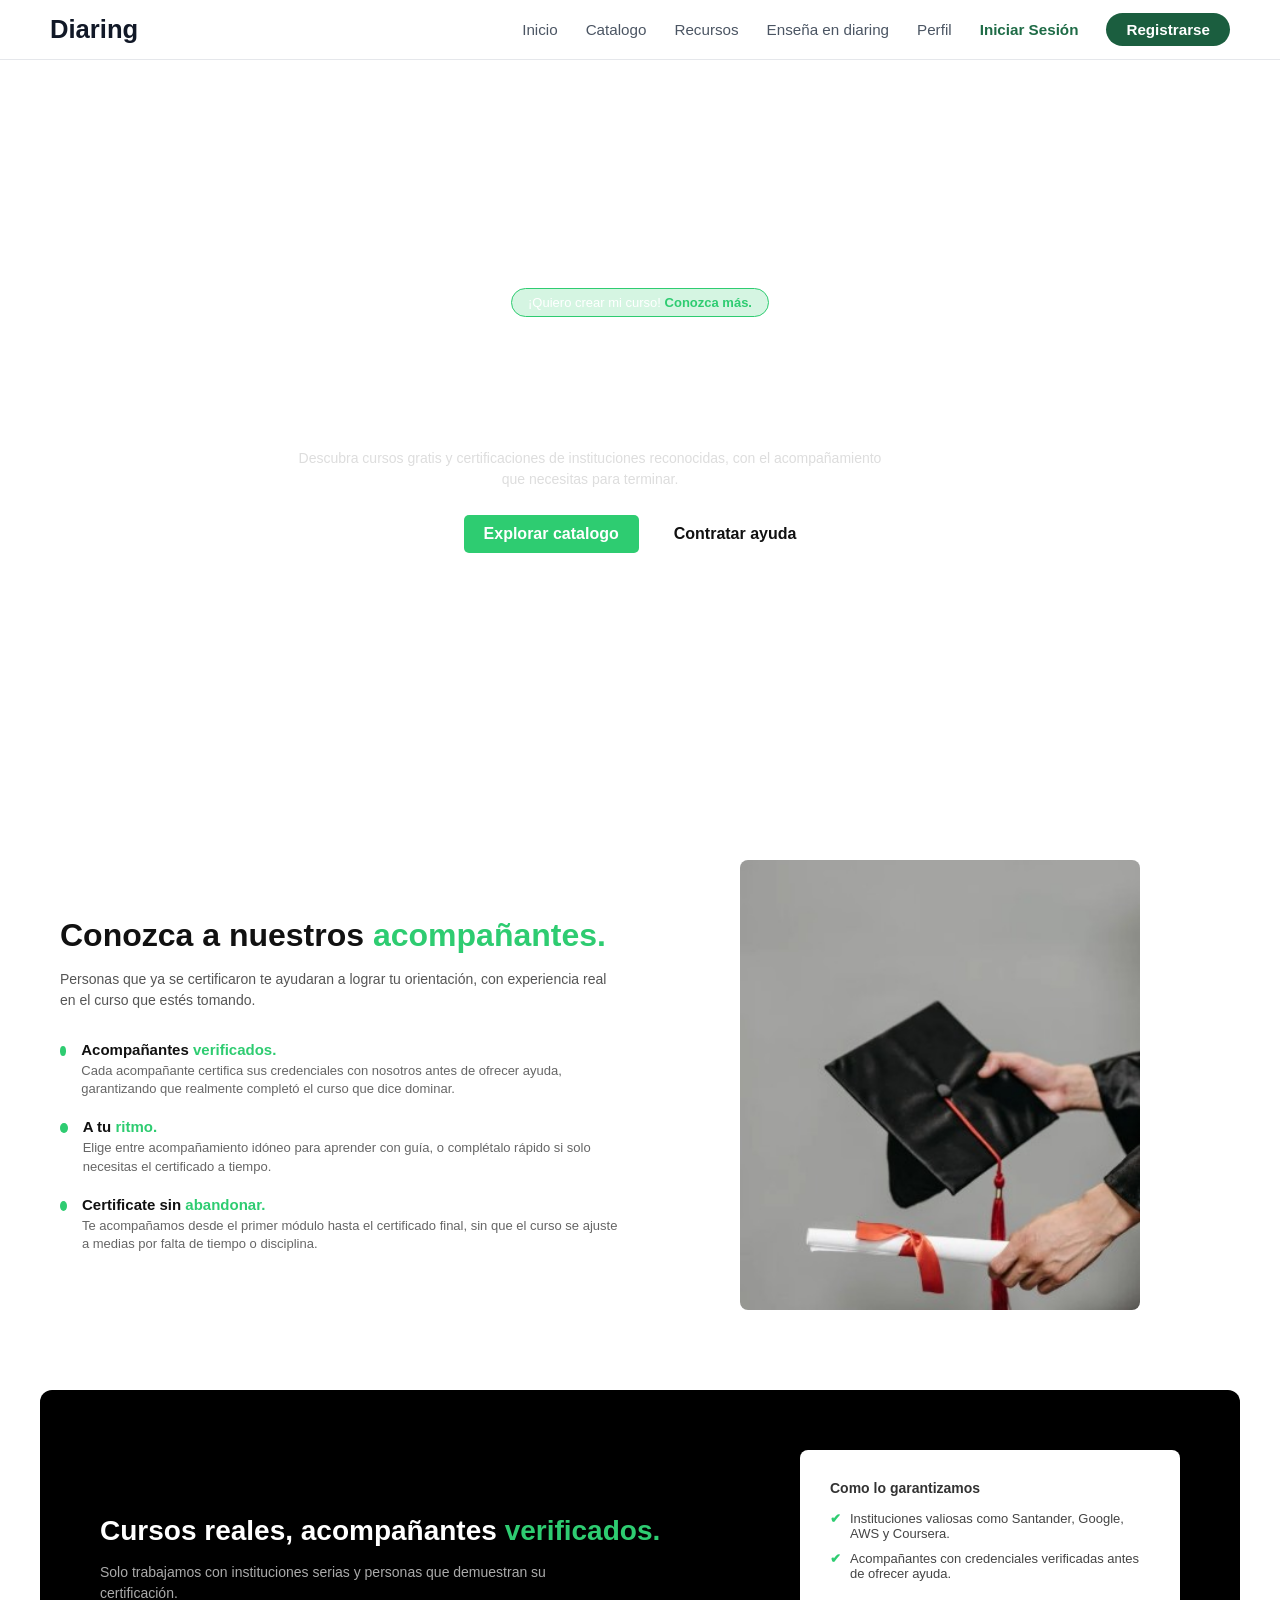
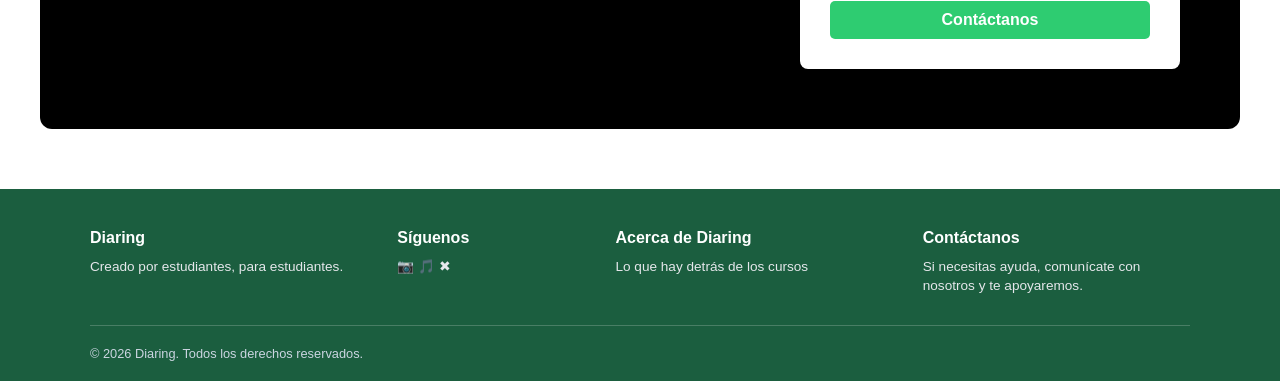
==== index.html @ 475a3174 "Primer commit" ====
<!DOCTYPE html>
<html lang="es">
<head>
    <meta charset="UTF-8">
    <title>Diaring - Inicio</title>
    <link rel="stylesheet" href="CSS/styles.css">
</head>
<body>
    <!-- HEADER COMPARTIDO -->
    <header>
        <div class="logo-area">
            <h1>Diaring</h1>
        </div>
        <nav>
            <ul>
                <li><a href="index.html">Inicio</a></li>
                <li><a href="catalogo.html">Catalogo</a></li>
                <li><a href="recursos.html">Recursos</a></li>
                <li><a href="ensena.html">Enseña en diaring</a></li>
                <li><a href="perfil.html">Perfil</a></li>
                <li><a href="login.html" class="nav-login">Iniciar Sesión</a></li>
                <li><a href="registro.html" class="nav-register">Registrarse</a></li>
            </ul>
        </nav>
    </header>
    <main>
        <!-- Hero Section -->
        <section class="hero-section">
            <video autoplay muted loop>
                <source src="https://media.istockphoto.com/id/2188313392/es/v%C3%ADdeo/trabajador-de-oficina-escribiendo-en-el-teclado-en-un-entorno-de-oficina-moderno.mp4?s=mp4-640x640-is&k=20&c=MAeDvGhHVBrjdfSDqfMiY0KAGilr3R69OnSO17Irgsw=" type="video/mp4">
                Tu navegador no soporta videos HTML5.
            </video>
            <div class="hero-badge">
                ¡Quiero crear mi curso! <span>Conozca más.</span>
            </div>
            <div class="hero-content">
                <h2>Aprende con quienes ya lo hicieron</h2>
                <p>Descubra cursos gratis y certificaciones de instituciones reconocidas, con el acompañamiento que necesitas para terminar.</p>
                <div class="hero-buttons">
                    <a href="catalogo.html" class="btn-primary">Explorar catalogo</a>
                    <a href="#" class="btn-secondary">Contratar ayuda</a>
                </div>
            </div>
        </section>
        <section class="companions-section">
            <div class="companions-text">
                <h2>Conozca a nuestros <span>acompañantes.</span></h2>
                <p>Personas que ya se certificaron te ayudaran a lograr tu orientación, con experiencia real en el curso que estés tomando.</p>
                
                <div class="feature-list">
                    <div class="feature-item">
                        <div class="feature-dot"></div>
                        <div>
                            <h4>Acompañantes <span>verificados.</span></h4>
                            <p>Cada acompañante certifica sus credenciales con nosotros antes de ofrecer ayuda, garantizando que realmente completó el curso que dice dominar.</p>
                        </div>
                    </div>
                    <div class="feature-item">
                        <div class="feature-dot"></div>
                        <div>
                            <h4>A tu <span>ritmo.</span></h4>
                            <p>Elige entre acompañamiento idóneo para aprender con guía, o complétalo rápido si solo necesitas el certificado a tiempo.</p>
                        </div>
                    </div>
                    <div class="feature-item">
                        <div class="feature-dot"></div>
                        <div>
                            <h4>Certificate sin <span>abandonar.</span></h4>
                            <p>Te acompañamos desde el primer módulo hasta el certificado final, sin que el curso se ajuste a medias por falta de tiempo o disciplina.</p>
                        </div>
                    </div>
                </div>
            </div>

            <div class="companions-image">
                <img src="IMG/index2.jpg" alt="Graduación y título">
            </div>
        </section>
        <section class="guarantee-section">
            <div class="guarantee-info">
                <h2>Cursos reales, acompañantes <span>verificados.</span></h2>
                <p>Solo trabajamos con instituciones serias y personas que demuestran su certificación.</p>
            </div>
            <div class="guarantee-card">
                <h4>Como lo garantizamos</h4>
                <ul class="guarantee-checks">
                    <li>Instituciones valiosas como Santander, Google, AWS y Coursera.</li>
                    <li>Acompañantes con credenciales verificadas antes de ofrecer ayuda.</li>
                </ul>
                <a href="#" class="btn-primary" style="width: 100%; text-align: center;">Contáctanos</a>
            </div>
        </section>
    </main>
    <footer>
        <div class="footer-container">
            <div class="footer-col">
                <h3>Diaring</h3>
                <p>Creado por estudiantes, para estudiantes.</p>
            </div>
            <div class="footer-col">
                <h4>Síguenos</h4>
                <p>📷 🎵 ✖</p>
            </div>
            <div class="footer-col">
                <h4>Acerca de Diaring</h4>
                <p>Lo que hay detrás de los cursos</p>
            </div>
            <div class="footer-col">
                <h4>Contáctanos</h4>
                <p>Si necesitas ayuda, comunícate con nosotros y te apoyaremos.</p>
            </div>
        </div>
        <div class="footer-bottom">
            <span>© 2026 Diaring. Todos los derechos reservados.</span>
        </div>
    </footer>
</body>
</html>
---- CSS/styles.css ----
* {
    margin: 0;
    padding: 0;
    box-sizing: border-box;
    font-family: Arial, sans-serif;
}

body {
    background-color: #ffffff;
    color: #111;
    display: flex;
    flex-direction: column;
    min-height: 100vh;
}
a {
    text-decoration: none;
    color: inherit;
}

ul {
    list-style: none;
}

header {
    background-color: #ffffff;
    border-bottom: 1px solid #e5e7eb;
    display: flex;
    justify-content: space-between;
    align-items: center;
    padding: 15px 50px;
    position: sticky;
    top: 0;
    z-index: 1000;
}

.logo-area h1 {
    font-size: 1.6rem;
    font-weight: 800;
    color: #111827;
}

nav ul {
    display: flex;
    align-items: center;
    gap: 28px;
}

nav ul li a {
    font-size: 0.95rem;
    color: #4b5563;
    font-weight: 500;
    transition: color 0.2s;
}

nav ul li a:hover,
nav ul li a.active {
    color: #1e6b46;
    font-weight: 600;
}

.nav-login {
    color: #1e6b46 !important;
    font-weight: 600;
}

.nav-register {
    background-color: #1b5e3f;
    color: #ffffff !important;
    padding: 8px 20px;
    border-radius: 20px;
    font-weight: 600;
    transition: background 0.2s;
}

.nav-register:hover {
    background-color: #14472f;
}


/* --- Botones Genéricos --- */
.btn-primary {
    background-color: #2ecc71;
    color: #fff;
    border: none;
    padding: 10px 20px;
    border-radius: 5px;
    cursor: pointer;
    font-weight: bold;
    text-decoration: none;
    display: inline-block;
}

.btn-primary:hover {
    background-color: #27ae60;
}

.btn-secondary {
    background-color: #fff;
    color: #111;
    border: none;
    padding: 10px 20px;
    border-radius: 5px;
    cursor: pointer;
    font-weight: bold;
    text-decoration: none;
    display: inline-block;
}

.btn-secondary:hover {
    background-color: #f0f0f0;
}

/* ==========================================
   1. VISTA: INDEX (Inicio)
   ========================================== */
.hero-section {
    position: relative;
    height: 80vh;
    display: flex;
    flex-direction: column;
    align-items: center;
    justify-content: center;
    color: #fff;
    text-align: center;
    overflow: hidden;
    padding: 20px;
}

.hero-section video {
    position: absolute;
    top: 0;
    left: 0;
    width: 100%;
    height: 100%;
    object-fit: cover;
    z-index: -1;
    filter: brightness(0.4);
}

.hero-badge {
    background-color: rgba(46, 204, 113, 0.2);
    border: 1px solid #2ecc71;
    padding: 6px 16px;
    border-radius: 20px;
    font-size: 13px;
    color: #fff;
    margin-bottom: 20px;
}

.hero-badge span {
    color: #2ecc71;
    font-weight: bold;
}

.hero-content h2 {
    font-size: 42px;
    font-weight: bold;
    margin-bottom: 15px;
    max-width: 700px;
}

.hero-content p {
    font-size: 14px;
    color: #ddd;
    max-width: 600px;
    margin-bottom: 25px;
    line-height: 1.5;
}

.hero-buttons {
    display: flex;
    gap: 15px;
    justify-content: center;
}

.companions-section {
    display: flex;
    justify-content: space-between;
    align-items: center;
    padding: 80px 60px;
    background-color: #fff;
    gap: 40px;
}

.companions-text {
    flex: 1;
}

.companions-text h2 {
    font-size: 32px;
    margin-bottom: 15px;
    color: #111;
}

.companions-text h2 span {
    color: #2ecc71;
}

.companions-text > p {
    font-size: 14px;
    color: #555;
    margin-bottom: 30px;
    line-height: 1.5;
}

.feature-list {
    display: flex;
    flex-direction: column;
    gap: 20px;
}

.feature-item {
    display: flex;
    align-items: flex-start;
    gap: 15px;
}

.feature-dot {
    width: 10px;
    height: 10px;
    background-color: #2ecc71;
    border-radius: 50%;
    margin-top: 5px;
}

.feature-item h4 {
    font-size: 15px;
    margin-bottom: 4px;
    color: #111;
}

.feature-item h4 span {
    color: #2ecc71;
}

.feature-item p {
    font-size: 13px;
    color: #666;
    line-height: 1.4;
}

.companions-image {
    flex: 1;
    display: flex;
    justify-content: center;
}

.companions-image img {
    width: 100%;
    max-width: 400px;
    height: 450px;
    object-fit: cover;
    border-radius: 8px;
}

.guarantee-section {
    background-color: #000;
    color: #fff;
    padding: 60px;
    display: flex;
    justify-content: space-between;
    align-items: center;
    margin: 0 40px 60px 40px;
    border-radius: 12px;
}

.guarantee-info h2 {
    font-size: 28px;
    margin-bottom: 15px;
}

.guarantee-info h2 span {
    color: #2ecc71;
}

.guarantee-info p {
    font-size: 14px;
    color: #aaa;
    max-width: 500px;
    line-height: 1.5;
}

.guarantee-card {
    background-color: #fff;
    color: #111;
    padding: 30px;
    border-radius: 8px;
    width: 380px;
}

.guarantee-card h4 {
    font-size: 14px;
    margin-bottom: 15px;
    color: #333;
}

.guarantee-checks {
    display: flex;
    flex-direction: column;
    gap: 10px;
    font-size: 13px;
    color: #444;
    margin-bottom: 20px;
}

.guarantee-checks li {
    list-style: none;
    position: relative;
    padding-left: 20px;
}

.guarantee-checks li::before {
    content: "✔";
    position: absolute;
    left: 0;
    color: #2ecc71;
    font-weight: bold;
}

/* ==========================================
   2. VISTA: CATÁLOGO
   ========================================== */
.main-container {
    display: flex;
    flex: 1;
}

.sidebar {
    width: 280px;
    background: #000;
    color: #fff;
    padding: 30px 20px;
}

.sidebar-menu {
    list-style: none;
    margin-bottom: 30px;
    display: flex;
    flex-direction: column;
    gap: 12px;
}

.sidebar-menu li a {
    color: #aaa;
    text-decoration: none;
    font-size: 14px;
    display: block;
}

.sidebar-menu li a.active {
    color: #fff;
    font-weight: bold;
    border-left: 3px solid #2ecc71;
    padding-left: 10px;
}

.sidebar h3 {
    margin-bottom: 15px;
    font-size: 16px;
    color: #fff;
}

.sidebar-categories {
    list-style: none;
    display: flex;
    flex-direction: column;
    gap: 10px;
}

.sidebar-categories li a {
    color: #ccc;
    text-decoration: none;
    font-size: 14px;
}

.sidebar-categories li a:hover {
    color: #2ecc71;
}

.catalog-content {
    flex: 1;
    padding: 30px;
    background-color: #fff;
}

.breadcrumb {
    font-size: 13px;
    color: #666;
    margin-bottom: 15px;
}

.catalog-title {
    font-size: 26px;
    font-weight: bold;
    margin-bottom: 5px;
}

.catalog-title span {
    color: #2ecc71;
}

.results-count {
    font-size: 13px;
    color: #666;
    margin-bottom: 25px;
}

/* Tarjetas de Cursos (Compartidas Catálogo / Perfil) */
.content-grid {
    display: grid;
    grid-template-columns: repeat(3, 1fr);
    gap: 25px;
}

.card {
    border: 1px solid #e0e0e0;
    border-radius: 8px;
    overflow: hidden;
    background: #fff;
    box-shadow: 0 2px 5px rgba(0,0,0,0.02);
}

.card img {
    width: 100%;
    height: 150px;
    object-fit: cover;
}

.card-body {
    padding: 15px;
}

.card-body h4 {
    font-size: 15px;
    margin-bottom: 5px;
    color: #111;
}

.card-body h4 span {
    color: #2ecc71;
}

.card-profesor {
    font-size: 13px;
    color: #666;
    margin-bottom: 8px;
}

.card-profesor span {
    color: #2ecc71;
    font-weight: bold;
}

.card-hours {
    font-size: 13px;
    font-weight: bold;
    color: #111;
    margin-bottom: 15px;
}

.card-tags {
    display: grid;
    grid-template-columns: 1fr 1fr;
    gap: 6px;
    font-size: 12px;
    color: #333;
}

/* ==========================================
   3. VISTA: PERFIL
   ========================================== */
.profile-banner {
    width: 100%;
    height: 160px;
    overflow: hidden;
}

.profile-banner img {
    width: 100%;
    height: 100%;
    object-fit: cover;
}

.profile-container {
    max-width: 1200px;
    margin: 0 auto;
    padding: 0 30px 50px 30px;
    width: 100%;
    flex: 1;
}

.profile-header-row {
    display: flex;
    align-items: flex-end;
    justify-content: space-between;
    margin-top: -50px;
    margin-bottom: 30px;
}

.profile-user-info {
    display: flex;
    align-items: flex-end;
    gap: 20px;
}

.profile-avatar {
    width: 90px;
    height: 90px;
    border-radius: 50%;
    border: 3px solid #fff;
    object-fit: cover;
    box-shadow: 0 2px 6px rgba(0,0,0,0.15);
}

.profile-user-info h2 {
    font-size: 20px;
    color: #111;
    margin-bottom: 5px;
}

.profile-tabs {
    list-style: none;
    display: flex;
    gap: 30px;
    border-bottom: 1px solid #e0e0e0;
    margin-bottom: 30px;
}

.profile-tabs li a {
    text-decoration: none;
    color: #666;
    font-size: 14px;
    padding-bottom: 10px;
    display: block;
    position: relative;
}

.profile-tabs li a.active {
    color: #111;
    font-weight: bold;
}

.profile-tabs li a.active::after {
    content: '';
    position: absolute;
    bottom: -1px;
    left: 0;
    width: 100%;
    height: 3px;
    background-color: #2ecc71;
}

.profile-layout {
    display: flex;
    gap: 40px;
}

.profile-sidebar {
    width: 220px;
    display: flex;
    flex-direction: column;
    gap: 15px;
}

.profile-main-content {
    flex: 1;
}

.availability-section {
    background-color: #000;
    color: #fff;
    padding: 50px;
    display: flex;
    justify-content: space-between;
    align-items: center;
    border-radius: 12px;
    margin-top: 60px;
    margin-bottom: 40px;
}

.availability-image img {
    width: 350px;
    height: 200px;
    object-fit: cover;
    border-radius: 8px;
}

.availability-info h2 {
    font-size: 26px;
    margin-bottom: 15px;
}

.availability-info h2 span {
    color: #2ecc71;
}

.availability-info p {
    font-size: 13px;
    color: #aaa;
    max-width: 450px;
    line-height: 1.5;
    margin-bottom: 20px;
}

.availability-info p span {
    color: #2ecc71;
}

/* ==========================================
   4. VISTA: ENSEÑA EN DIARING
   ========================================== */
.teach-hero {
    position: relative;
    padding: 60px 40px;
    color: #fff;
    background: url('https://images.unsplash.com/photo-1516321318423-f06f85e504b3') center/cover no-repeat;
    min-height: 500px;
    display: flex;
    flex-direction: column;
    justify-content: center;
}

.teach-hero::before {
    content: '';
    position: absolute;
    top: 0; left: 0; width: 100%; height: 100%;
    background: rgba(0, 0, 0, 0.65);
    z-index: 1;
}

.teach-hero > * {
    position: relative;
    z-index: 2;
}

.top-alert-banner {
    background-color: #000;
    color: #fff;
    border: 1px solid #333;
    padding: 10px 25px;
    border-radius: 20px;
    display: inline-block;
    font-size: 13px;
    margin-bottom: 30px;
}

.top-alert-banner span {
    color: #2ecc71;
    font-weight: bold;
}

.teach-hero-content {
    max-width: 700px;
}

.teach-hero-content h2 {
    font-size: 44px;
    font-weight: bold;
    margin-bottom: 15px;
    line-height: 1.2;
}

.teach-hero-content h2 span {
    color: #2ecc71;
}

.teach-hero-content p {
    font-size: 14px;
    color: #ddd;
    margin-bottom: 30px;
    line-height: 1.5;
}

.teach-hero-content p span {
    color: #2ecc71;
    font-weight: bold;
}

.teach-categories-tags {
    display: flex;
    gap: 12px;
    margin-top: 30px;
}

.teach-categories-tags span {
    background: rgba(255, 255, 255, 0.1);
    border: 1px solid rgba(255, 255, 255, 0.3);
    padding: 6px 18px;
    border-radius: 20px;
    font-size: 13px;
}

.why-companions-section {
    padding: 70px 50px;
    background-color: #fff;
}

.why-companions-section h2 {
    font-size: 32px;
    margin-bottom: 50px;
    color: #111;
}

.why-companions-section h2 span {
    color: #2ecc71;
}

.steps-grid {
    display: grid;
    grid-template-columns: 1fr 1fr 1fr 1.2fr;
    gap: 30px;
    align-items: center;
}

.step-card h3 {
    font-size: 36px;
    color: #2ecc71;
    margin-bottom: 15px;
    font-weight: bold;
}

.step-card h4 {
    font-size: 16px;
    margin-bottom: 10px;
    color: #111;
}

.step-card p {
    font-size: 13px;
    color: #666;
    line-height: 1.5;
}

.step-image img {
    width: 100%;
    height: 250px;
    object-fit: cover;
    border-radius: 8px;
}

.requirements-section {
    background-color: #000;
    color: #fff;
    padding: 70px 50px;
}

.requirements-section h2 {
    font-size: 30px;
    margin-bottom: 8px;
}

.requirements-section h2 span {
    color: #2ecc71;
}

.requirements-section > p {
    font-size: 13px;
    color: #aaa;
    margin-bottom: 40px;
}

.requirements-cards-grid {
    display: grid;
    grid-template-columns: repeat(3, 1fr);
    gap: 30px;
}

.requirement-box {
    background-color: #fff;
    color: #111;
    border-radius: 8px;
    overflow: hidden;
    display: flex;
    flex-direction: column;
}

.requirement-box img {
    width: 100%;
    height: 180px;
    object-fit: cover;
}

.requirement-box .req-content {
    padding: 20px;
    font-size: 14px;
    color: #333;
    display: flex;
    align-items: flex-start;
    gap: 12px;
}

.req-check {
    color: #2ecc71;
    font-weight: bold;
    font-size: 16px;
}

/* ==========================================
   5. VISTAS DE AUTENTICACIÓN (LOGIN & REGISTRO)
   ========================================== */
.auth-section {
    display: flex;
    justify-content: center;
    align-items: center;
    padding: 60px 20px;
    background: linear-gradient(to bottom, #ffffff 50%, #82c99a 50%);
    flex: 1;
}

.auth-container {
    display: flex;
    background: #ffffff;
    border: 1px solid #e0e0e0;
    border-radius: 12px;
    overflow: hidden;
    box-shadow: 0 4px 15px rgba(0, 0, 0, 0.08);
    max-width: 850px;
    width: 100%;
}

.auth-form-wrapper {
    flex: 1;
    padding: 40px;
    display: flex;
    flex-direction: column;
    justify-content: center;
}

.auth-form-wrapper h2 {
    font-size: 26px;
    font-weight: bold;
    margin-bottom: 5px;
    color: #111;
}

.auth-form-wrapper h2 span {
    color: #2ecc71;
}

.auth-subtitle {
    font-size: 13px;
    color: #666;
    margin-bottom: 25px;
}

.form-group {
    margin-bottom: 18px;
    display: flex;
    flex-direction: column;
    gap: 6px;
}

.form-group label {
    font-size: 12px;
    color: #333;
    font-weight: bold;
}

.form-group input {
    padding: 10px 14px;
    border: 1px solid #ccc;
    border-radius: 6px;
    font-size: 13px;
    outline: none;
    transition: border-color 0.3s;
}

.form-group input:focus {
    border-color: #2ecc71;
}

.btn-auth {
    background-color: #2ecc71;
    color: #fff;
    border: none;
    padding: 12px;
    border-radius: 6px;
    font-weight: bold;
    cursor: pointer;
    width: 100%;
    font-size: 14px;
    margin-bottom: 12px;
    text-align: center;
    text-decoration: none;
    display: block;
}

.btn-auth:hover {
    background-color: #27ae60;
}

.btn-google {
    background-color: #55bc80;
    color: #fff;
    border: none;
    padding: 12px;
    border-radius: 6px;
    font-weight: bold;
    cursor: pointer;
    width: 100%;
    font-size: 14px;
    margin-bottom: 15px;
    display: block;
    text-align: center;
    text-decoration: none;
}

.btn-google:hover {
    background-color: #48a771;
}

.auth-link {
    font-size: 12px;
    color: #666;
    text-align: left;
}

.auth-link a {
    color: #2ecc71;
    text-decoration: none;
    font-weight: bold;
}

.auth-image-wrapper {
    width: 320px;
    background-color: #f9f9f9;
}

.auth-image-wrapper img {
    width: 100%;
    height: 100%;
    object-fit: cover;
}

.auth-footer-text {
    text-align: center;
    font-size: 0.85rem;
    margin-top: 20px;
    color: #6b7280;
}

.auth-footer-text a {
    color: #1e6b46;
    font-weight: 600;
}

footer {
    background-color: #1b5e3f;
    color: #ffffff;
    padding: 40px 60px 20px;
    margin-top: auto;
}

.footer-container {
    max-width: 1100px;
    margin: 0 auto;
    display: grid;
    grid-template-columns: 1.5fr 1fr 1.5fr 1.5fr;
    gap: 40px;
    border-bottom: 1px solid rgba(255, 255, 255, 0.2);
    padding-bottom: 30px;
}

.footer-col h3, .footer-col h4 {
    font-size: 1rem;
    margin-bottom: 10px;
    font-weight: 700;
}

.footer-col p {
    font-size: 0.85rem;
    color: #e5e7eb;
    line-height: 1.4;
}

.footer-bottom {
    max-width: 1100px;
    margin: 20px auto 0;
    display: flex;
    justify-content: space-between;
    font-size: 0.8rem;
    color: #cbd5e1;
}

.resources-page-header {
    background-color: #f4f6f4;
    padding: 40px 60px;
    border-bottom: 1px solid #e5e7eb;
}

.resources-header-content {
    max-width: 1100px;
    margin: 0 auto;
}

.resources-page-header span {
    font-size: 0.8rem;
    text-transform: uppercase;
    color: #6b7280;
    font-weight: 600;
    letter-spacing: 0.5px;
}

.resources-page-header h1 {
    font-size: 2.2rem;
    color: #111827;
    margin-top: 5px;
    margin-bottom: 8px;
    font-weight: 700;
}

.resources-page-header p {
    font-size: 0.95rem;
    color: #4b5563;
    max-width: 600px;
}

/* ==========================================
   6. VISTA: Perfil
   ========================================== */

   .progress-page-header {
    background: linear-gradient(rgba(0, 0, 0, 0.45), rgba(0, 0, 0, 0.45)), url('https://images.unsplash.com/photo-1522071820081-009f0129c71c') center/cover no-repeat;
    padding: 60px;
    color: #ffffff;
}

.progress-header-content {
    max-width: 1100px;
    margin: 0 auto;
}

.progress-page-header span {
    font-size: 0.8rem;
    text-transform: uppercase;
    color: #e5e7eb;
    font-weight: 600;
    letter-spacing: 0.5px;
}

.progress-page-header h1 {
    font-size: 2.4rem;
    font-weight: 700;
    margin-top: 5px;
    margin-bottom: 8px;
}

.progress-page-header p {
    font-size: 0.95rem;
    color: #e5e7eb;
    max-width: 500px;
}

.progress-dashboard {
    max-width: 1100px;
    margin: 40px auto 20px;
    padding: 0 20px;
    display: grid;
    grid-template-columns: 2fr 1fr;
    gap: 25px;
}

.general-progress-card {
    background: #ffffff;
    border: 1px solid #e5e7eb;
    border-radius: 16px;
    padding: 30px;
    box-shadow: 0 2px 4px rgba(0,0,0,0.02);
}

.general-top-row {
    display: flex;
    align-items: center;
    gap: 30px;
    margin-bottom: 30px;
}

.circle-progress-container {
    position: relative;
    width: 100px;
    height: 100px;
    border-radius: 50%;
    background: conic-gradient(#1b5e3f 72%, #e5e7eb 0deg);
    display: flex;
    align-items: center;
    justify-content: center;
    flex-shrink: 0;
}

.circle-progress-inner {
    width: 82px;
    height: 82px;
    background: #ffffff;
    border-radius: 50%;
    display: flex;
    align-items: center;
    justify-content: center;
    font-weight: 700;
    font-size: 1.3rem;
    color: #1b5e3f;
}

.general-info h3 {
    font-size: 1.3rem;
    color: #111827;
    margin-bottom: 4px;
}

.general-info p {
    font-size: 0.85rem;
    color: #6b7280;
    margin-bottom: 15px;
}

.next-milestone-pill {
    background-color: #f4f6f4;
    border: 1px solid #e5e7eb;
    padding: 8px 15px;
    border-radius: 10px;
    display: inline-flex;
    align-items: center;
    gap: 8px;
    font-size: 0.82rem;
    color: #374151;
    font-weight: 600;
}

.stats-grid-row {
    display: grid;
    grid-template-columns: repeat(4, 1fr);
    gap: 15px;
    border-top: 1px solid #f3f4f6;
    padding-top: 25px;
}

.stat-item-box span {
    display: block;
    font-size: 0.75rem;
    color: #6b7280;
    margin-bottom: 4px;
}

.stat-item-box strong {
    font-size: 1.2rem;
    color: #111827;
}

.streak-card {
    background: linear-gradient(rgba(0, 0, 0, 0.4), rgba(0, 0, 0, 0.6)), url('https://images.unsplash.com/photo-1506744038136-46273834b3fb') center/cover no-repeat;
    border-radius: 16px;
    padding: 25px;
    color: #ffffff;
    display: flex;
    flex-direction: column;
    justify-content: space-between;
}

.streak-header {
    display: flex;
    align-items: center;
    gap: 8px;
    font-size: 0.9rem;
    font-weight: 600;
}

.streak-count-box h2 {
    font-size: 2.2rem;
    font-weight: 800;
    margin-top: 10px;
}

.streak-count-box p {
    font-size: 0.85rem;
    color: #e5e7eb;
}

.week-dots {
    display: flex;
    justify-content: space-between;
    margin: 20px 0;
    text-align: center;
    font-size: 0.75rem;
}

.day-dot {
    display: flex;
    flex-direction: column;
    align-items: center;
    gap: 4px;
}

.dot {
    width: 14px;
    height: 14px;
    background-color: rgba(255, 255, 255, 0.4);
    border-radius: 50%;
}

.dot.active {
    background-color: #52b788;
}

.streak-reward-box {
    background: rgba(255, 255, 255, 0.15);
    backdrop-filter: blur(5px);
    border-radius: 10px;
    padding: 12px 15px;
    display: flex;
    justify-content: space-between;
    align-items: center;
    font-size: 0.8rem;
}

.courses-progress-section {
    max-width: 1100px;
    margin: 20px auto 60px;
    padding: 0 20px;
}

.section-title-action {
    display: flex;
    justify-content: space-between;
    align-items: center;
    margin-bottom: 20px;
}

.section-title-action h2 {
    font-size: 1.25rem;
    color: #111827;
}

.section-title-action a {
    font-size: 0.85rem;
    color: #1e6b46;
    font-weight: 600;
}

.progress-courses-grid {
    display: grid;
    grid-template-columns: repeat(4, 1fr);
    gap: 20px;
}

.progress-course-card {
    background: #ffffff;
    border: 1px solid #e5e7eb;
    border-radius: 12px;
    overflow: hidden;
    box-shadow: 0 2px 4px rgba(0,0,0,0.01);
}

.progress-course-card img {
    width: 100%;
    height: 120px;
    object-fit: cover;
}

.progress-course-info {
    padding: 15px;
}

.progress-course-info h3 {
    font-size: 0.95rem;
    color: #111827;
    margin-bottom: 2px;
}

.progress-sub {
    font-size: 0.72rem;
    color: #6b7280;
    margin-bottom: 12px;
}

.progress-bar-container {
    display: flex;
    align-items: center;
    gap: 10px;
    margin-bottom: 15px;
}

.progress-track {
    flex: 1;
    height: 8px;
    background-color: #e5e7eb;
    border-radius: 4px;
    overflow: hidden;
}

.progress-fill {
    height: 100%;
    background-color: #1b5e3f;
    border-radius: 4px;
}

.progress-percentage {
    font-size: 0.78rem;
    font-weight: 700;
    color: #374151;
}

.btn-continue {
    display: inline-block;
    font-size: 0.8rem;
    color: #1e6b46;
    font-weight: 600;
}

.profile-page-header {
    max-width: 1100px;
    margin: 40px auto 20px;
    padding: 0 20px;
}

.profile-page-header h1 {
    font-size: 2rem;
    color: #111827;
    margin-bottom: 4px;
}

.profile-page-header p {
    font-size: 0.9rem;
    color: #4b5563;
}

.profile-info-card {
    max-width: 1100px;
    margin: 0 auto 30px;
    padding: 0 20px;
    display: flex;
    align-items: center;
    gap: 30px;
}

.profile-avatar {
    width: 110px;
    height: 110px;
    border-radius: 50%;
    background: #3b82f6;
    display: flex;
    align-items: center;
    justify-content: center;
    color: white;
    font-size: 3rem;
    flex-shrink: 0;
    overflow: hidden;
    border: 4px solid #ffffff;
    box-shadow: 0 2px 8px rgba(0,0,0,0.08);
}

.profile-avatar img {
    width: 100%;
    height: 100%;
    object-fit: cover;
}

.profile-details h2 {
    font-size: 1.5rem;
    color: #111827;
    display: flex;
    align-items: center;
    gap: 12px;
    margin-bottom: 6px;
}

.level-badge {
    background-color: #d1fae5;
    color: #065f46;
    font-size: 0.75rem;
    font-weight: 700;
    padding: 4px 10px;
    border-radius: 20px;
    display: inline-flex;
    align-items: center;
    gap: 4px;
}

.profile-details p {
    font-size: 0.88rem;
    color: #4b5563;
    margin-bottom: 3px;
}

.profile-options-section {
    max-width: 1100px;
    margin: 0 auto 60px;
    padding: 0 20px;
}

.section-divider-title {
    font-size: 1.1rem;
    color: #111827;
    font-weight: 700;
    margin-bottom: 20px;
    display: flex;
    align-items: center;
    gap: 8px;
}

.profile-options-grid {
    display: grid;
    grid-template-columns: repeat(3, 1fr);
    gap: 20px;
}

.profile-option-card {
    background: #ffffff;
    border: 1px solid #e5e7eb;
    border-radius: 12px;
    padding: 22px;
    display: flex;
    align-items: center;
    justify-content: space-between;
    box-shadow: 0 2px 4px rgba(0,0,0,0.01);
    transition: transform 0.2s, box-shadow 0.2s;
}

.profile-option-card:hover {
    transform: translateY(-2px);
    box-shadow: 0 4px 10px rgba(0,0,0,0.04);
}

.option-left {
    display: flex;
    align-items: center;
    gap: 15px;
}

.option-icon-box {
    width: 48px;
    height: 48px;
    background-color: #f3f4f6;
    border-radius: 10px;
    display: flex;
    align-items: center;
    justify-content: center;
    font-size: 1.3rem;
    color: #374151;
}

.option-info h3 {
    font-size: 1rem;
    color: #111827;
    font-weight: 700;
    margin-bottom: 2px;
}

.option-info p {
    font-size: 0.8rem;
    color: #6b7280;
}

.option-arrow {
    font-size: 1.1rem;
    font-weight: bold;
    color: #111827;
}

/* ==========================================
   7. VISTA: Recursos
   ========================================== */

   .resources-page-header {
    background-color: #f4f6f4;
    padding: 40px 60px;
    border-bottom: 1px solid #e5e7eb;
}

.resources-header-content {
    max-width: 1100px;
    margin: 0 auto;
}

.resources-page-header span {
    font-size: 0.8rem;
    text-transform: uppercase;
    color: #6b7280;
    font-weight: 600;
    letter-spacing: 0.5px;
}

.resources-page-header h1 {
    font-size: 2.2rem;
    color: #111827;
    margin-top: 5px;
    margin-bottom: 8px;
    font-weight: 700;
}

.resources-page-header p {
    font-size: 0.95rem;
    color: #4b5563;
    max-width: 600px;
}

.resources-section {
    max-width: 1100px;
    margin: 40px auto 60px;
    padding: 0 20px;
}

.resources-grid {
    display: grid;
    grid-template-columns: repeat(2, 1fr);
    gap: 25px;
}

.resource-card {
    background: #ffffff;
    border: 1px solid #e5e7eb;
    border-radius: 12px;
    padding: 25px;
    display: flex;
    align-items: center;
    justify-content: space-between;
    box-shadow: 0 2px 4px rgba(0,0,0,0.01);
    transition: transform 0.2s, box-shadow 0.2s;
}

.resource-card:hover {
    transform: translateY(-2px);
    box-shadow: 0 4px 10px rgba(0,0,0,0.04);
}

.resource-card-left {
    display: flex;
    align-items: center;
    gap: 20px;
}

.resource-icon-box {
    width: 65px;
    height: 65px;
    border-radius: 12px;
    display: flex;
    align-items: center;
    justify-content: center;
    font-size: 1.8rem;
    flex-shrink: 0;
}

.bg-green { background-color: #e2ede5; }
.bg-purple { background-color: #ede9f6; }
.bg-orange { background-color: #faede1; }
.bg-pink { background-color: #fbe6e8; }
.bg-blue { background-color: #e5f1f6; }

.resource-info h3 {
    font-size: 1.15rem;
    color: #111827;
    margin-bottom: 4px;
    font-weight: 700;
}

.resource-info p {
    font-size: 0.85rem;
    color: #6b7280;
    line-height: 1.4;
    max-width: 380px;
}

.resource-arrow {
    font-size: 1.2rem;
    font-weight: bold;
    color: #111827;
    padding-left: 15px;
}
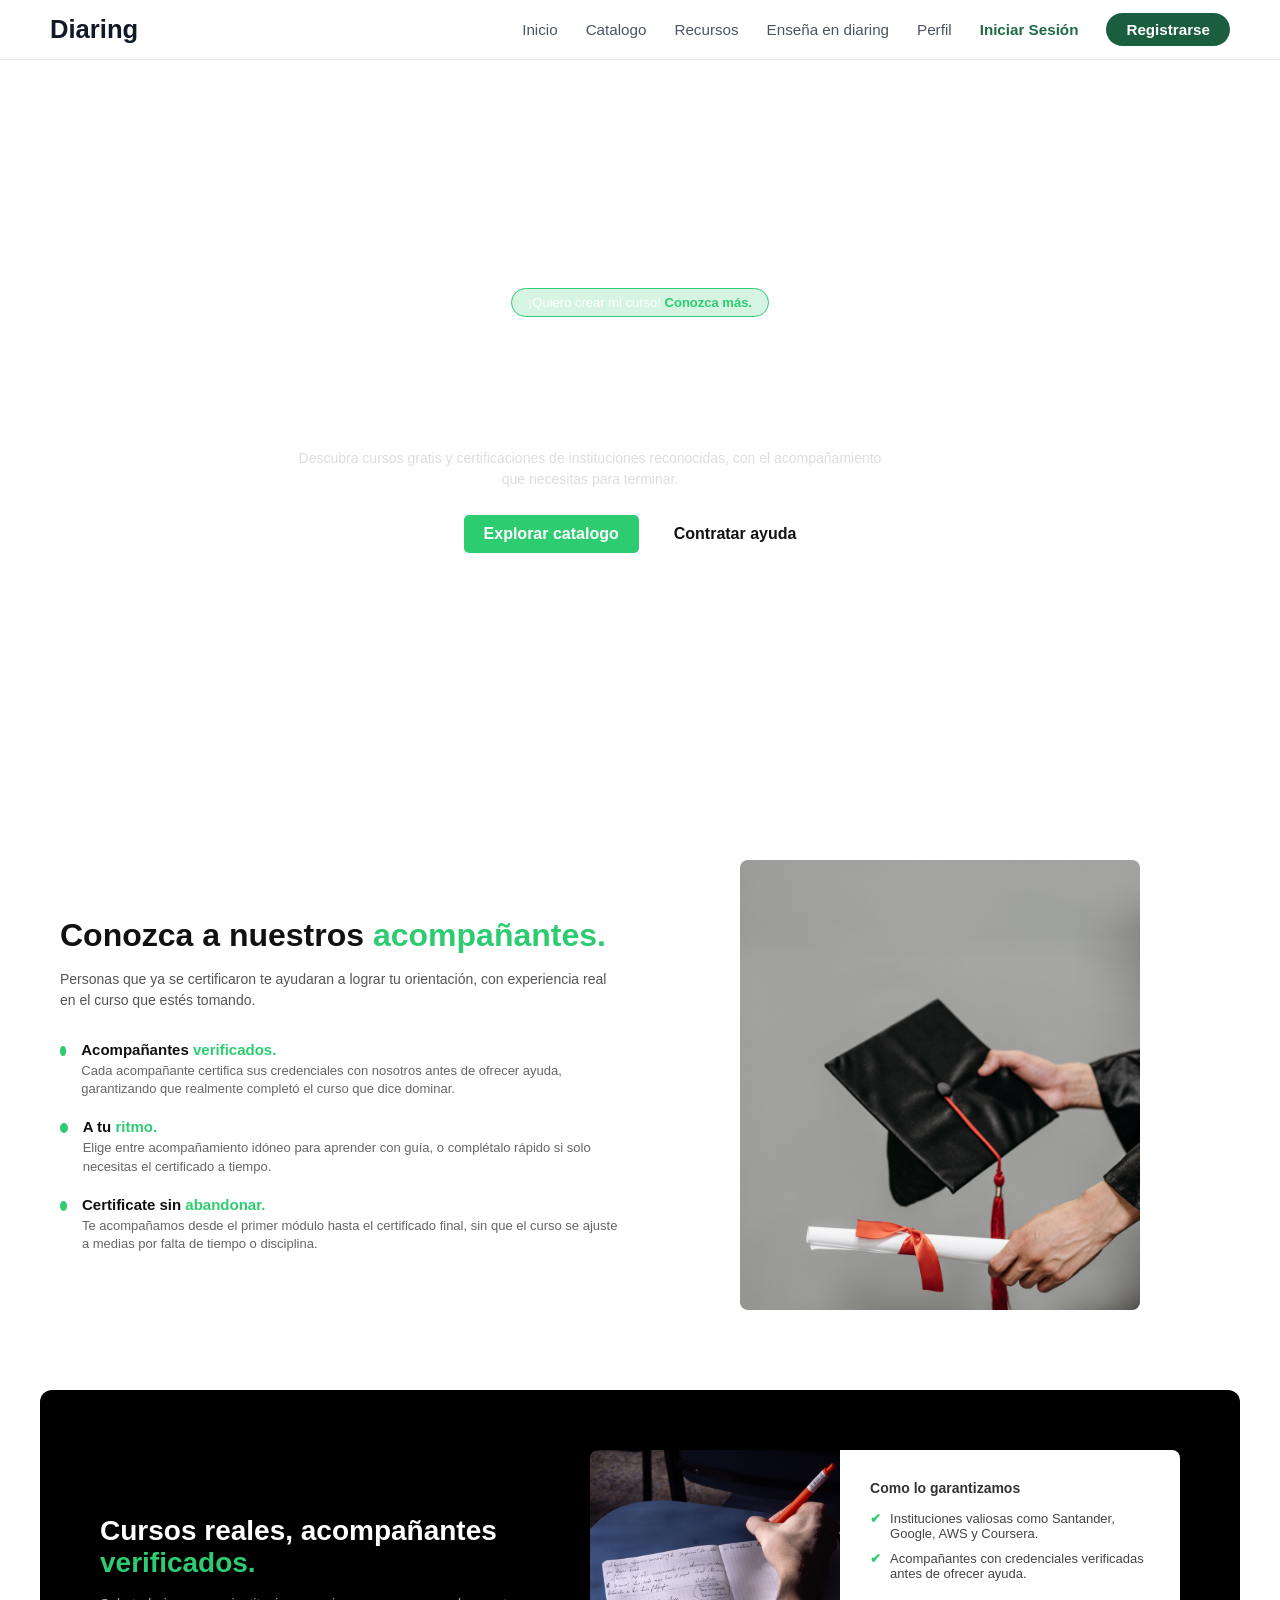
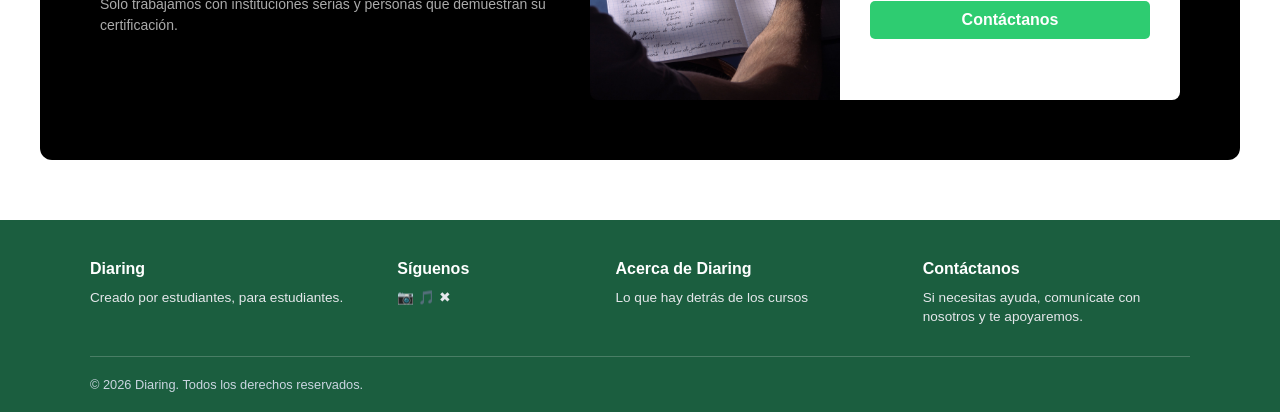
==== commit dcb150a2: "imagenes actualizadas" ====
--- a/index.html
+++ b/index.html
@@ -27,7 +27,7 @@
         <!-- Hero Section -->
         <section class="hero-section">
             <video autoplay muted loop>
-                <source src="https://media.istockphoto.com/id/2188313392/es/v%C3%ADdeo/trabajador-de-oficina-escribiendo-en-el-teclado-en-un-entorno-de-oficina-moderno.mp4?s=mp4-640x640-is&k=20&c=MAeDvGhHVBrjdfSDqfMiY0KAGilr3R69OnSO17Irgsw=" type="video/mp4">
+                <source src="IMG/videoini.mp4" type="video/mp4">
                 Tu navegador no soporta videos HTML5.
             </video>
             <div class="hero-badge">
@@ -38,7 +38,7 @@
                 <p>Descubra cursos gratis y certificaciones de instituciones reconocidas, con el acompañamiento que necesitas para terminar.</p>
                 <div class="hero-buttons">
                     <a href="catalogo.html" class="btn-primary">Explorar catalogo</a>
-                    <a href="#" class="btn-secondary">Contratar ayuda</a>
+                    <a href="ensena.html" class="btn-secondary">Contratar ayuda</a>
                 </div>
             </div>
         </section>
@@ -73,13 +73,16 @@
             </div>
 
             <div class="companions-image">
-                <img src="IMG/index2.jpg" alt="Graduación y título">
+                <img src="IMG/inicio.jpg" alt="Graduación y título">
             </div>
         </section>
         <section class="guarantee-section">
             <div class="guarantee-info">
                 <h2>Cursos reales, acompañantes <span>verificados.</span></h2>
                 <p>Solo trabajamos con instituciones serias y personas que demuestran su certificación.</p>
+            </div>
+            <div class="guarantee-img">
+                <img src="IMG/ini2.jpg" alt="Garantía de acompañantes verificados">
             </div>
             <div class="guarantee-card">
                 <h4>Como lo garantizamos</h4>
--- a/CSS/styles.css
+++ b/CSS/styles.css
@@ -271,6 +271,14 @@
 
 .guarantee-info h2 span {
     color: #2ecc71;
+    
+}
+.guarantee-img img {
+    display: block;
+    width: 250px;
+    height: 250px;
+    object-fit: cover;
+    border-radius: 8px 0 0 8px;
 }
 
 .guarantee-info p {
@@ -284,8 +292,13 @@
     background-color: #fff;
     color: #111;
     padding: 30px;
-    border-radius: 8px;
+    border-radius: 0 8px 8px 0;
     width: 380px;
+    display: inline-block; 
+    vertical-align: middle; 
+    height: 250px;
+    box-sizing: border-box;
+    margin-left: auto;
 }
 
 .guarantee-card h4 {
@@ -1019,10 +1032,10 @@
    6. VISTA: Perfil
    ========================================== */
 
-   .progress-page-header {
-    background: linear-gradient(rgba(0, 0, 0, 0.45), rgba(0, 0, 0, 0.45)), url('https://images.unsplash.com/photo-1522071820081-009f0129c71c') center/cover no-repeat;
-    padding: 60px;
-    color: #ffffff;
+.progress-page-header {
+   background: linear-gradient(rgba(0, 0, 0, 0.45), rgba(0, 0, 0, 0.45)), url('https://images.unsplash.com/photo-1522071820081-009f0129c71c') center/cover no-repeat;
+   padding: 60px;
+   color: #ffffff;
 }
 
 .progress-header-content {
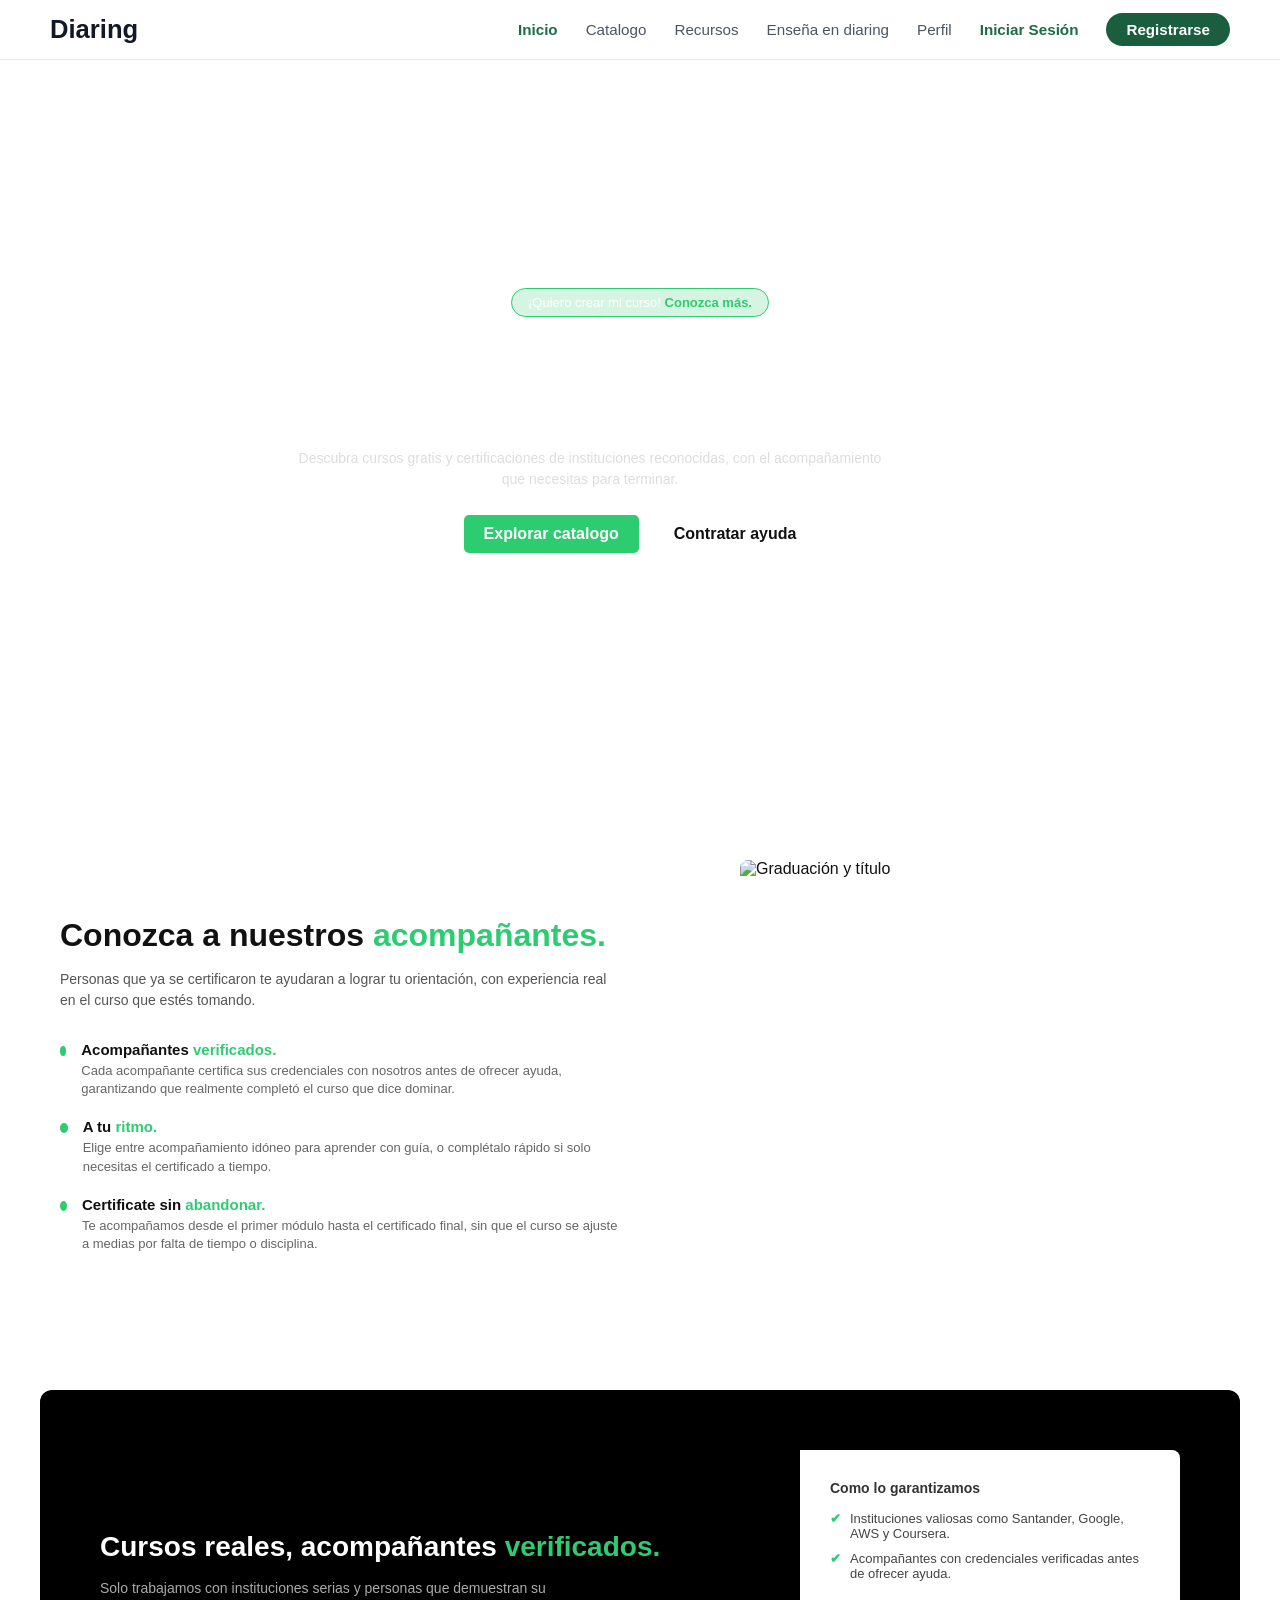
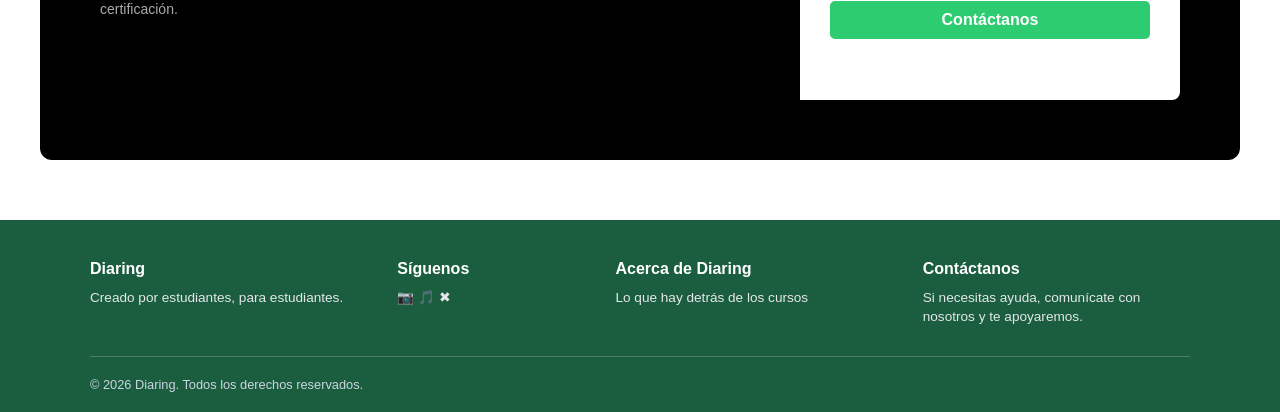
==== commit 049719f6: "algunos cambios" ====
--- a/index.html
+++ b/index.html
@@ -13,7 +13,7 @@
         </div>
         <nav>
             <ul>
-                <li><a href="index.html">Inicio</a></li>
+                <li><a href="index.html" class="active">Inicio</a></li>
                 <li><a href="catalogo.html">Catalogo</a></li>
                 <li><a href="recursos.html">Recursos</a></li>
                 <li><a href="ensena.html">Enseña en diaring</a></li>
@@ -27,7 +27,7 @@
         <!-- Hero Section -->
         <section class="hero-section">
             <video autoplay muted loop>
-                <source src="IMG/videoini.mp4" type="video/mp4">
+                <source src="https://media.istockphoto.com/id/2188313392/es/v%C3%ADdeo/trabajador-de-oficina-escribiendo-en-el-teclado-en-un-entorno-de-oficina-moderno.mp4?s=mp4-640x640-is&k=20&c=MAeDvGhHVBrjdfSDqfMiY0KAGilr3R69OnSO17Irgsw=" type="video/mp4">
                 Tu navegador no soporta videos HTML5.
             </video>
             <div class="hero-badge">
@@ -38,7 +38,7 @@
                 <p>Descubra cursos gratis y certificaciones de instituciones reconocidas, con el acompañamiento que necesitas para terminar.</p>
                 <div class="hero-buttons">
                     <a href="catalogo.html" class="btn-primary">Explorar catalogo</a>
-                    <a href="ensena.html" class="btn-secondary">Contratar ayuda</a>
+                    <a href="#" class="btn-secondary">Contratar ayuda</a>
                 </div>
             </div>
         </section>
@@ -73,16 +73,13 @@
             </div>
 
             <div class="companions-image">
-                <img src="IMG/inicio.jpg" alt="Graduación y título">
+                <img src="IMG/index2.jpg" alt="Graduación y título">
             </div>
         </section>
         <section class="guarantee-section">
             <div class="guarantee-info">
                 <h2>Cursos reales, acompañantes <span>verificados.</span></h2>
                 <p>Solo trabajamos con instituciones serias y personas que demuestran su certificación.</p>
-            </div>
-            <div class="guarantee-img">
-                <img src="IMG/ini2.jpg" alt="Garantía de acompañantes verificados">
             </div>
             <div class="guarantee-card">
                 <h4>Como lo garantizamos</h4>
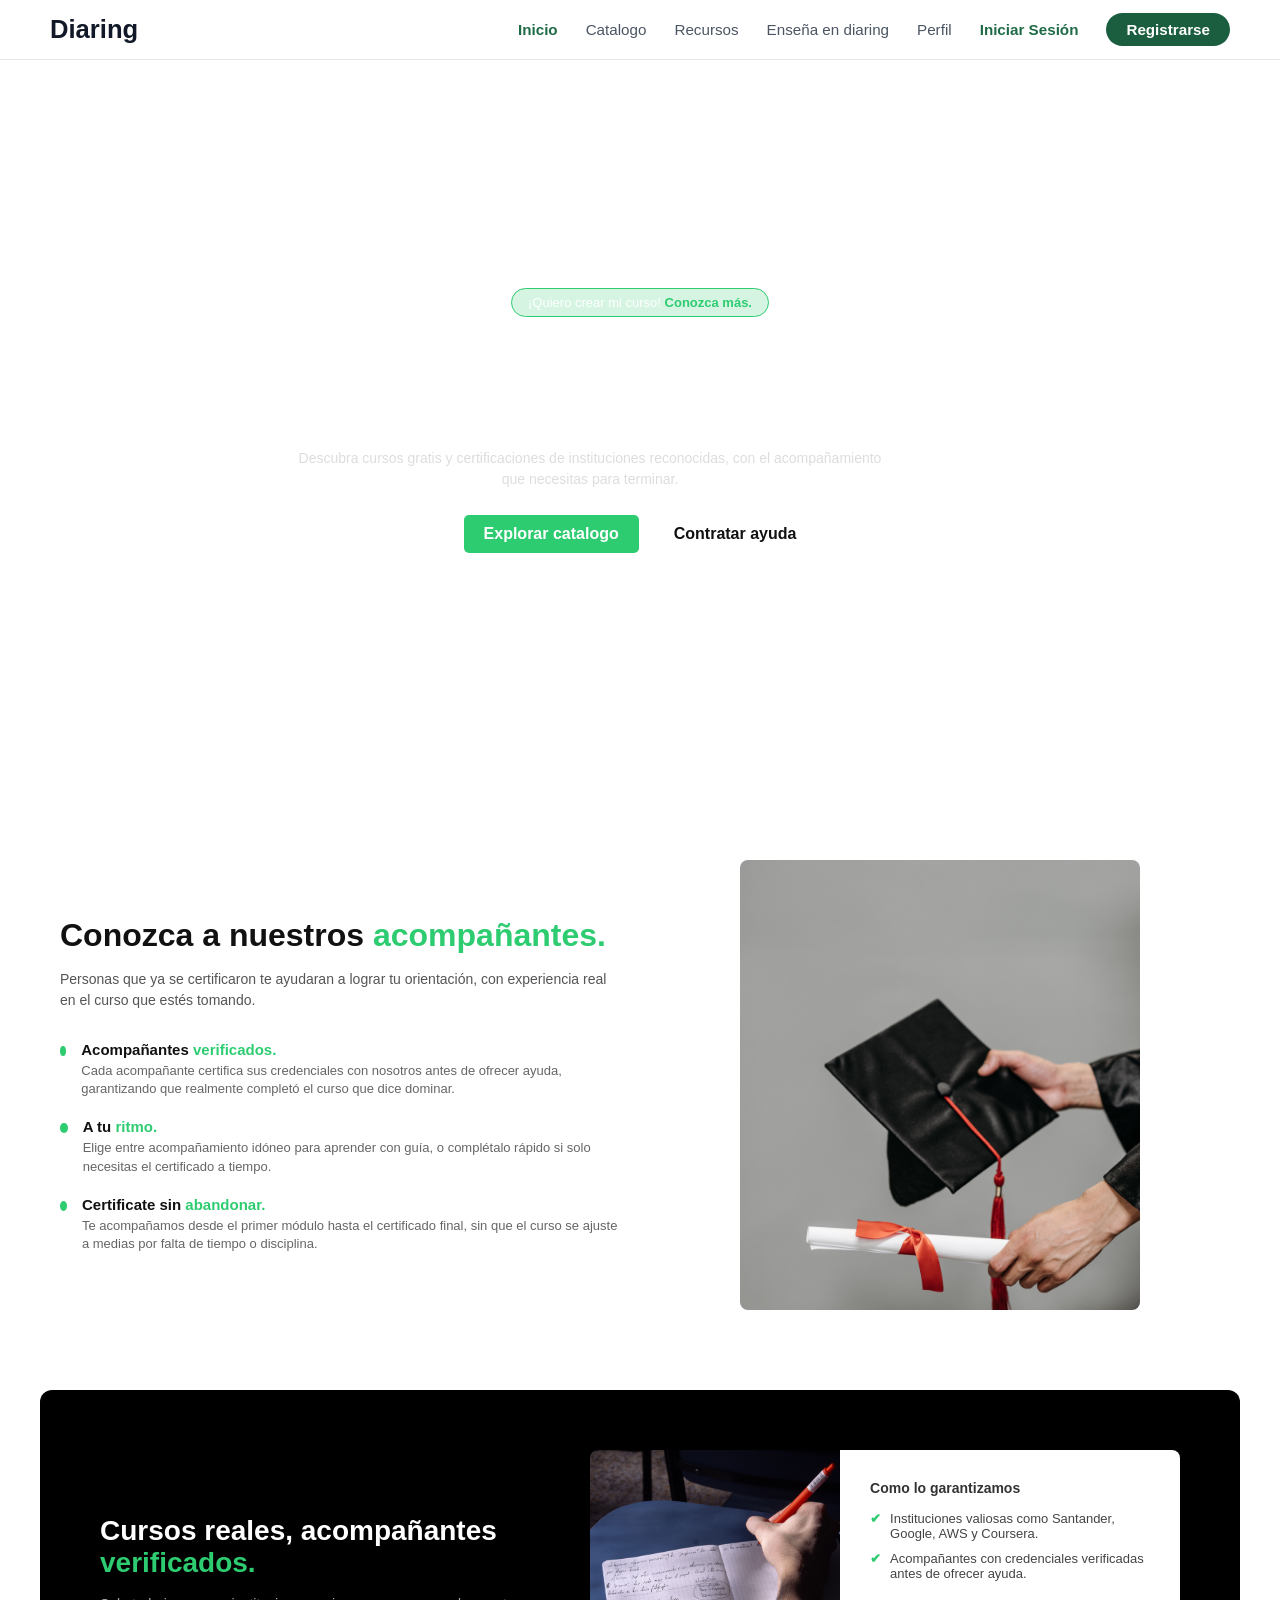
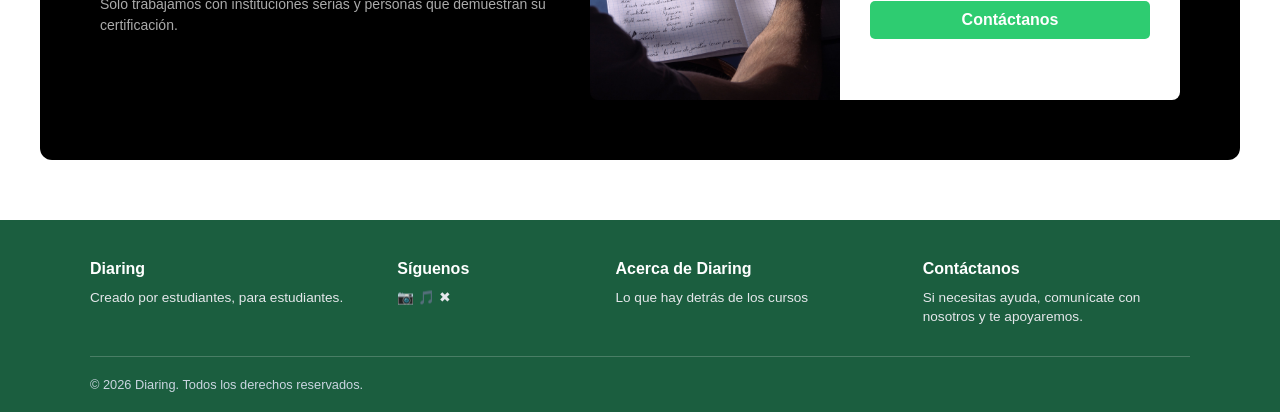
==== commit 312ff0bd: "Merge pull request #2 from Nicolas-m-s/Rama_de_Evans Algunos cambios en UI/UX" ====
--- a/index.html
+++ b/index.html
@@ -27,7 +27,7 @@
         <!-- Hero Section -->
         <section class="hero-section">
             <video autoplay muted loop>
-                <source src="https://media.istockphoto.com/id/2188313392/es/v%C3%ADdeo/trabajador-de-oficina-escribiendo-en-el-teclado-en-un-entorno-de-oficina-moderno.mp4?s=mp4-640x640-is&k=20&c=MAeDvGhHVBrjdfSDqfMiY0KAGilr3R69OnSO17Irgsw=" type="video/mp4">
+                <source src="IMG/videoini.mp4" type="video/mp4">
                 Tu navegador no soporta videos HTML5.
             </video>
             <div class="hero-badge">
@@ -38,7 +38,7 @@
                 <p>Descubra cursos gratis y certificaciones de instituciones reconocidas, con el acompañamiento que necesitas para terminar.</p>
                 <div class="hero-buttons">
                     <a href="catalogo.html" class="btn-primary">Explorar catalogo</a>
-                    <a href="#" class="btn-secondary">Contratar ayuda</a>
+                    <a href="ensena.html" class="btn-secondary">Contratar ayuda</a>
                 </div>
             </div>
         </section>
@@ -73,13 +73,16 @@
             </div>
 
             <div class="companions-image">
-                <img src="IMG/index2.jpg" alt="Graduación y título">
+                <img src="IMG/inicio.jpg" alt="Graduación y título">
             </div>
         </section>
         <section class="guarantee-section">
             <div class="guarantee-info">
                 <h2>Cursos reales, acompañantes <span>verificados.</span></h2>
                 <p>Solo trabajamos con instituciones serias y personas que demuestran su certificación.</p>
+            </div>
+            <div class="guarantee-img">
+                <img src="IMG/ini2.jpg" alt="Garantía de acompañantes verificados">
             </div>
             <div class="guarantee-card">
                 <h4>Como lo garantizamos</h4>
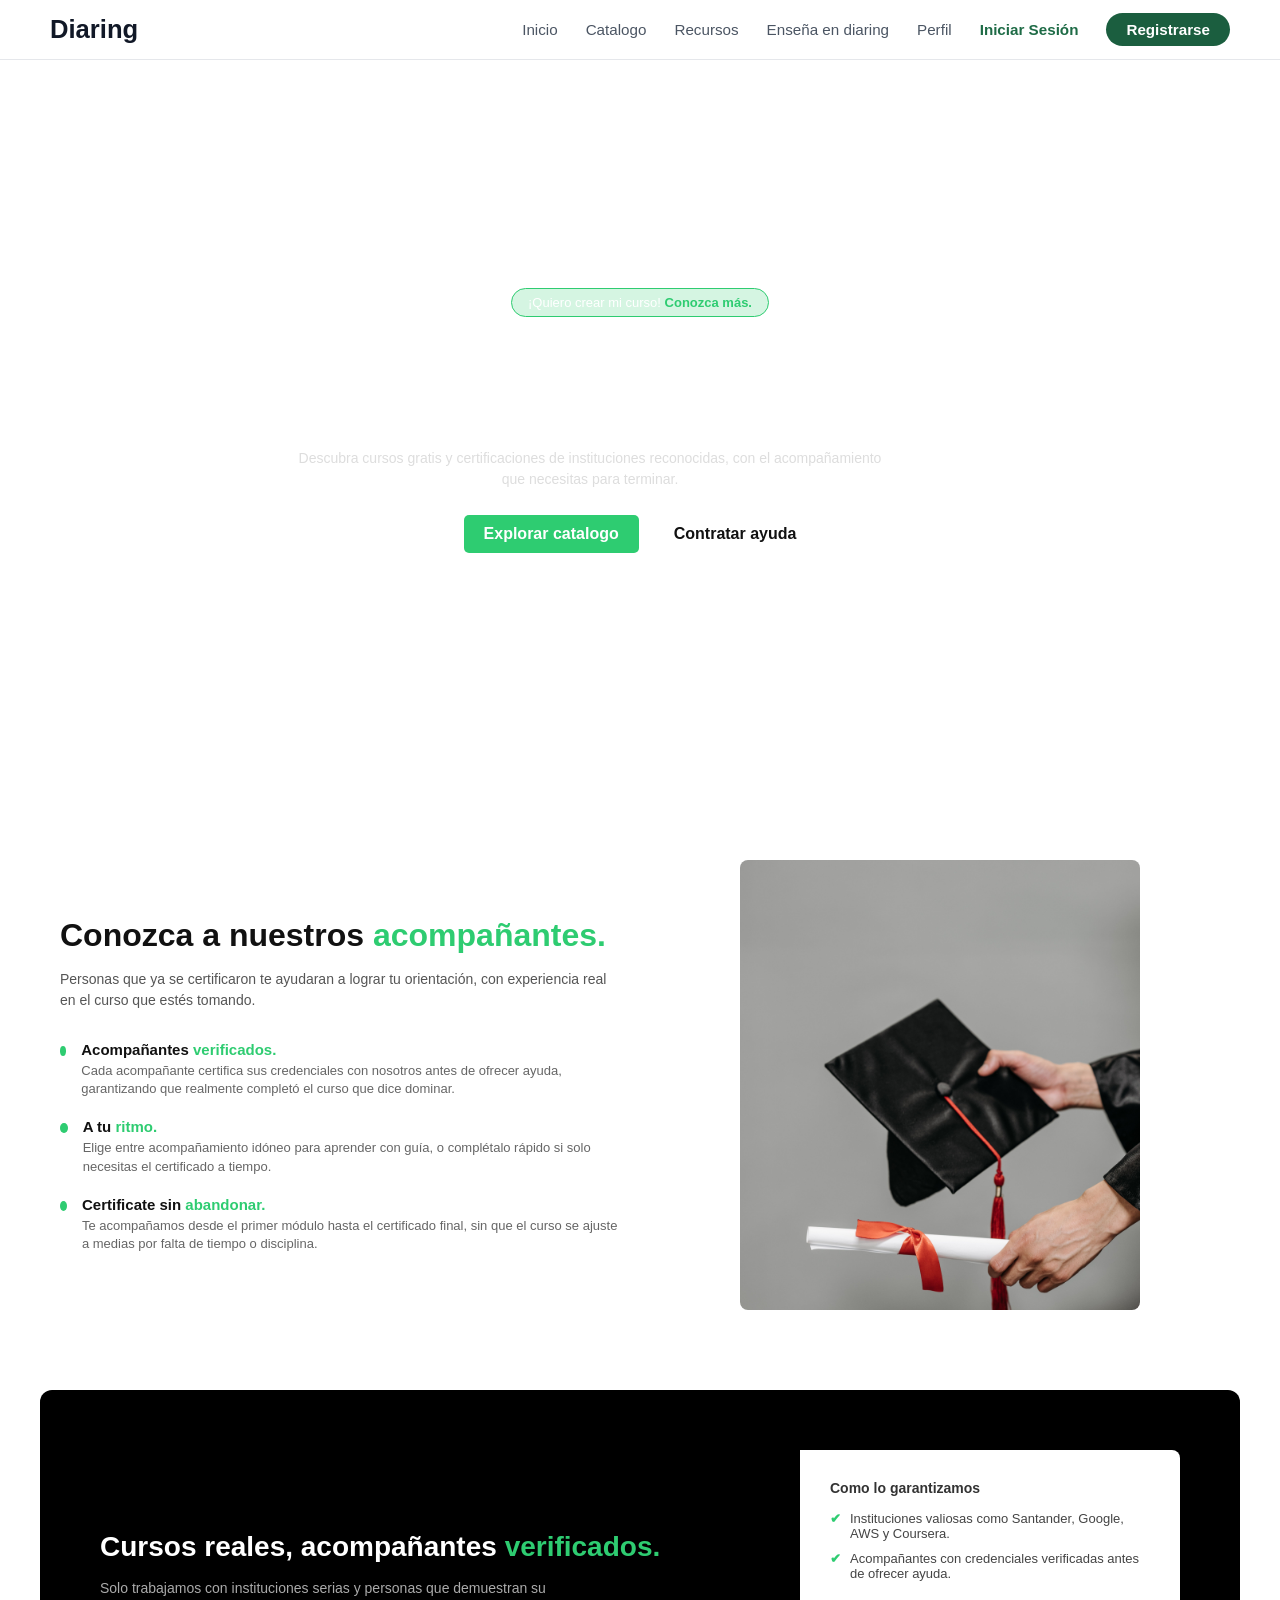
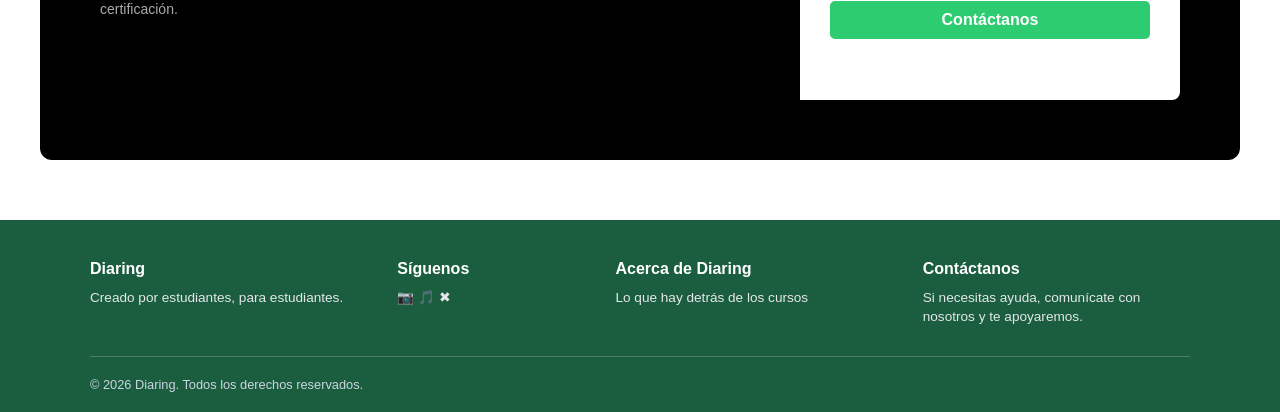
==== commit 6f0b3b22: "cambios en ensena.html e index.html" ====
--- a/index.html
+++ b/index.html
@@ -13,7 +13,7 @@
         </div>
         <nav>
             <ul>
-                <li><a href="index.html" class="active">Inicio</a></li>
+                <li><a href="index.html">Inicio</a></li>
                 <li><a href="catalogo.html">Catalogo</a></li>
                 <li><a href="recursos.html">Recursos</a></li>
                 <li><a href="ensena.html">Enseña en diaring</a></li>
@@ -28,7 +28,7 @@
         <section class="hero-section">
             <video autoplay muted loop>
                 <source src="IMG/videoini.mp4" type="video/mp4">
-                Tu navegador no soporta videos HTML5.
+        
             </video>
             <div class="hero-badge">
                 ¡Quiero crear mi curso! <span>Conozca más.</span>
@@ -81,9 +81,6 @@
                 <h2>Cursos reales, acompañantes <span>verificados.</span></h2>
                 <p>Solo trabajamos con instituciones serias y personas que demuestran su certificación.</p>
             </div>
-            <div class="guarantee-img">
-                <img src="IMG/ini2.jpg" alt="Garantía de acompañantes verificados">
-            </div>
             <div class="guarantee-card">
                 <h4>Como lo garantizamos</h4>
                 <ul class="guarantee-checks">
--- a/CSS/styles.css
+++ b/CSS/styles.css
@@ -624,37 +624,47 @@
    ========================================== */
 .teach-hero {
     position: relative;
-    padding: 60px 40px;
+    min-height: 500px;
+    margin: 10px 35px 0;
+    padding: 0 35px 30px;
     color: #fff;
-    background: url('https://images.unsplash.com/photo-1516321318423-f06f85e504b3') center/cover no-repeat;
-    min-height: 500px;
-    display: flex;
-    flex-direction: column;
-    justify-content: center;
+    overflow: hidden;
+    border-radius: 18px;
+    background-color: #111;
+}
+.teach-hero .videoapre {
+    position: absolute;
+    top: 48px;
+    left: 0;
+    width: 100%;
+    height: calc(100% - 48px);
+    object-fit: cover;
+    z-index: 0;
+    filter: brightness(0.42);
 }
 
 .teach-hero::before {
     content: '';
     position: absolute;
-    top: 0; left: 0; width: 100%; height: 100%;
-    background: rgba(0, 0, 0, 0.65);
+    top: 48px;
+    right: 0;
+    bottom: 0;
+    left: 0;
+    background: linear-gradient(90deg, rgba(0, 0, 0, 0.58), rgba(0, 0, 0, 0.08));
     z-index: 1;
 }
 
-.teach-hero > * {
+.top-alert-banner {
     position: relative;
     z-index: 2;
-}
-
-.top-alert-banner {
     background-color: #000;
     color: #fff;
     border: 1px solid #333;
-    padding: 10px 25px;
+    padding: 10px 18px;
     border-radius: 20px;
-    display: inline-block;
+    display: block;
     font-size: 13px;
-    margin-bottom: 30px;
+    margin: 0 -35px 0;
 }
 
 .top-alert-banner span {
@@ -663,7 +673,10 @@
 }
 
 .teach-hero-content {
+    position: relative;
+    z-index: 2;
     max-width: 700px;
+    padding-top: 38px;
 }
 
 .teach-hero-content h2 {
@@ -696,7 +709,7 @@
 }
 
 .teach-categories-tags span {
-    background: rgba(255, 255, 255, 0.1);
+    background: rgba(216, 216, 216, 0.1);
     border: 1px solid rgba(255, 255, 255, 0.3);
     padding: 6px 18px;
     border-radius: 20px;
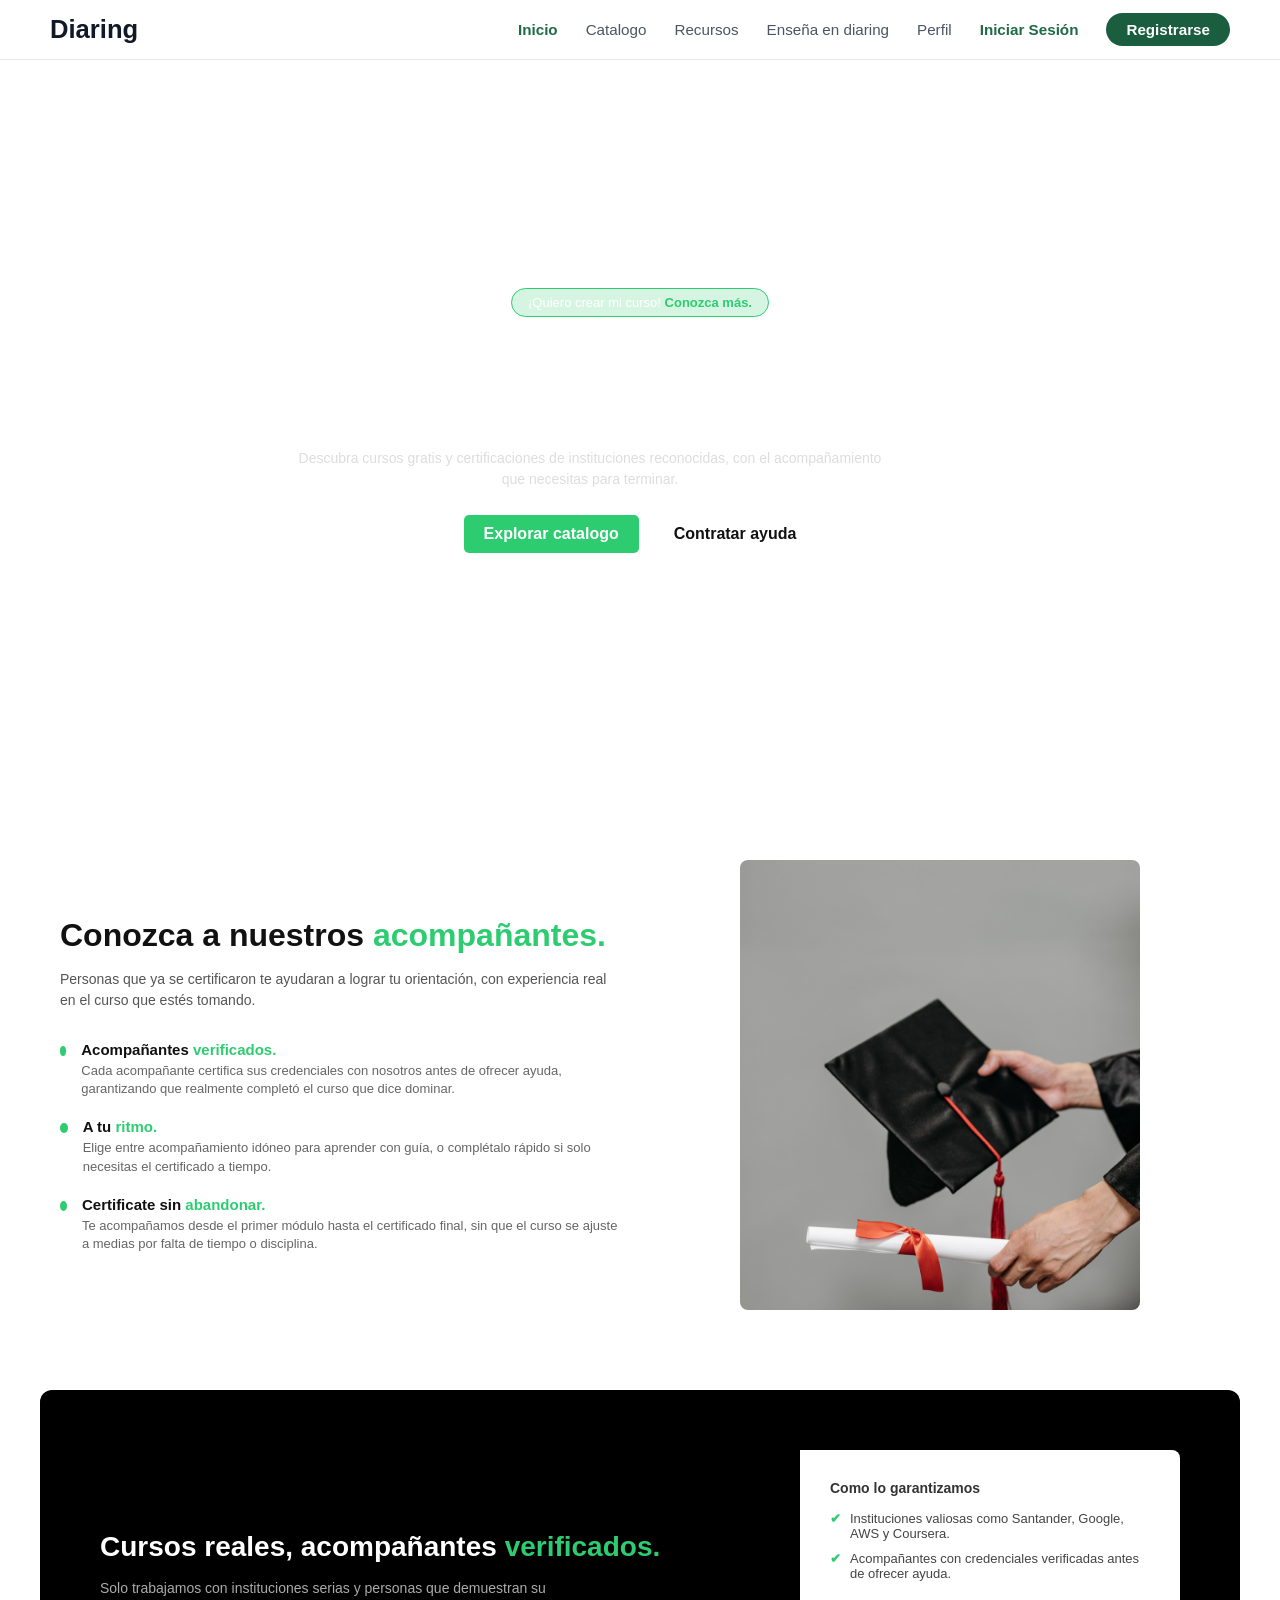
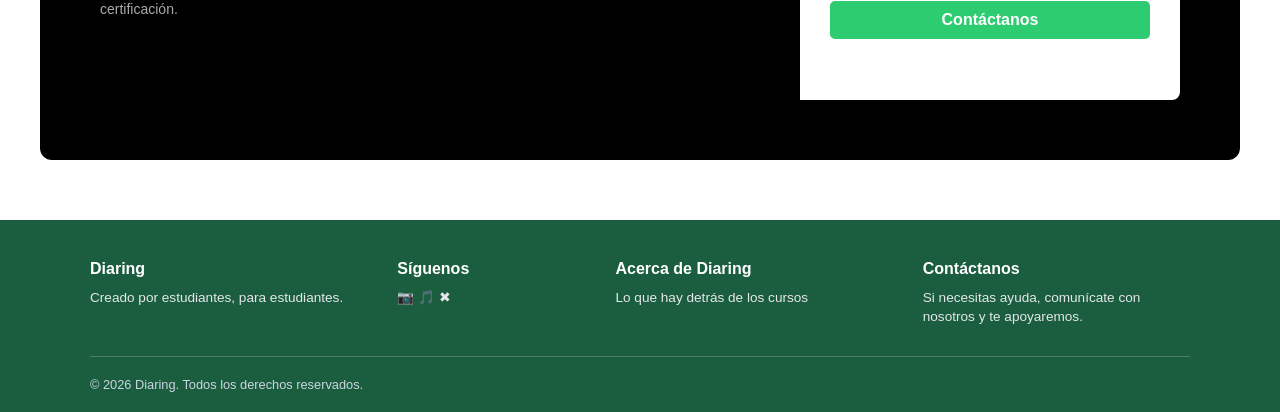
==== commit b90ee355: "Merge remote-tracking branch 'origin/main'" ====
--- a/index.html
+++ b/index.html
@@ -13,7 +13,7 @@
         </div>
         <nav>
             <ul>
-                <li><a href="index.html">Inicio</a></li>
+                <li><a href="index.html" class="active">Inicio</a></li>
                 <li><a href="catalogo.html">Catalogo</a></li>
                 <li><a href="recursos.html">Recursos</a></li>
                 <li><a href="ensena.html">Enseña en diaring</a></li>
